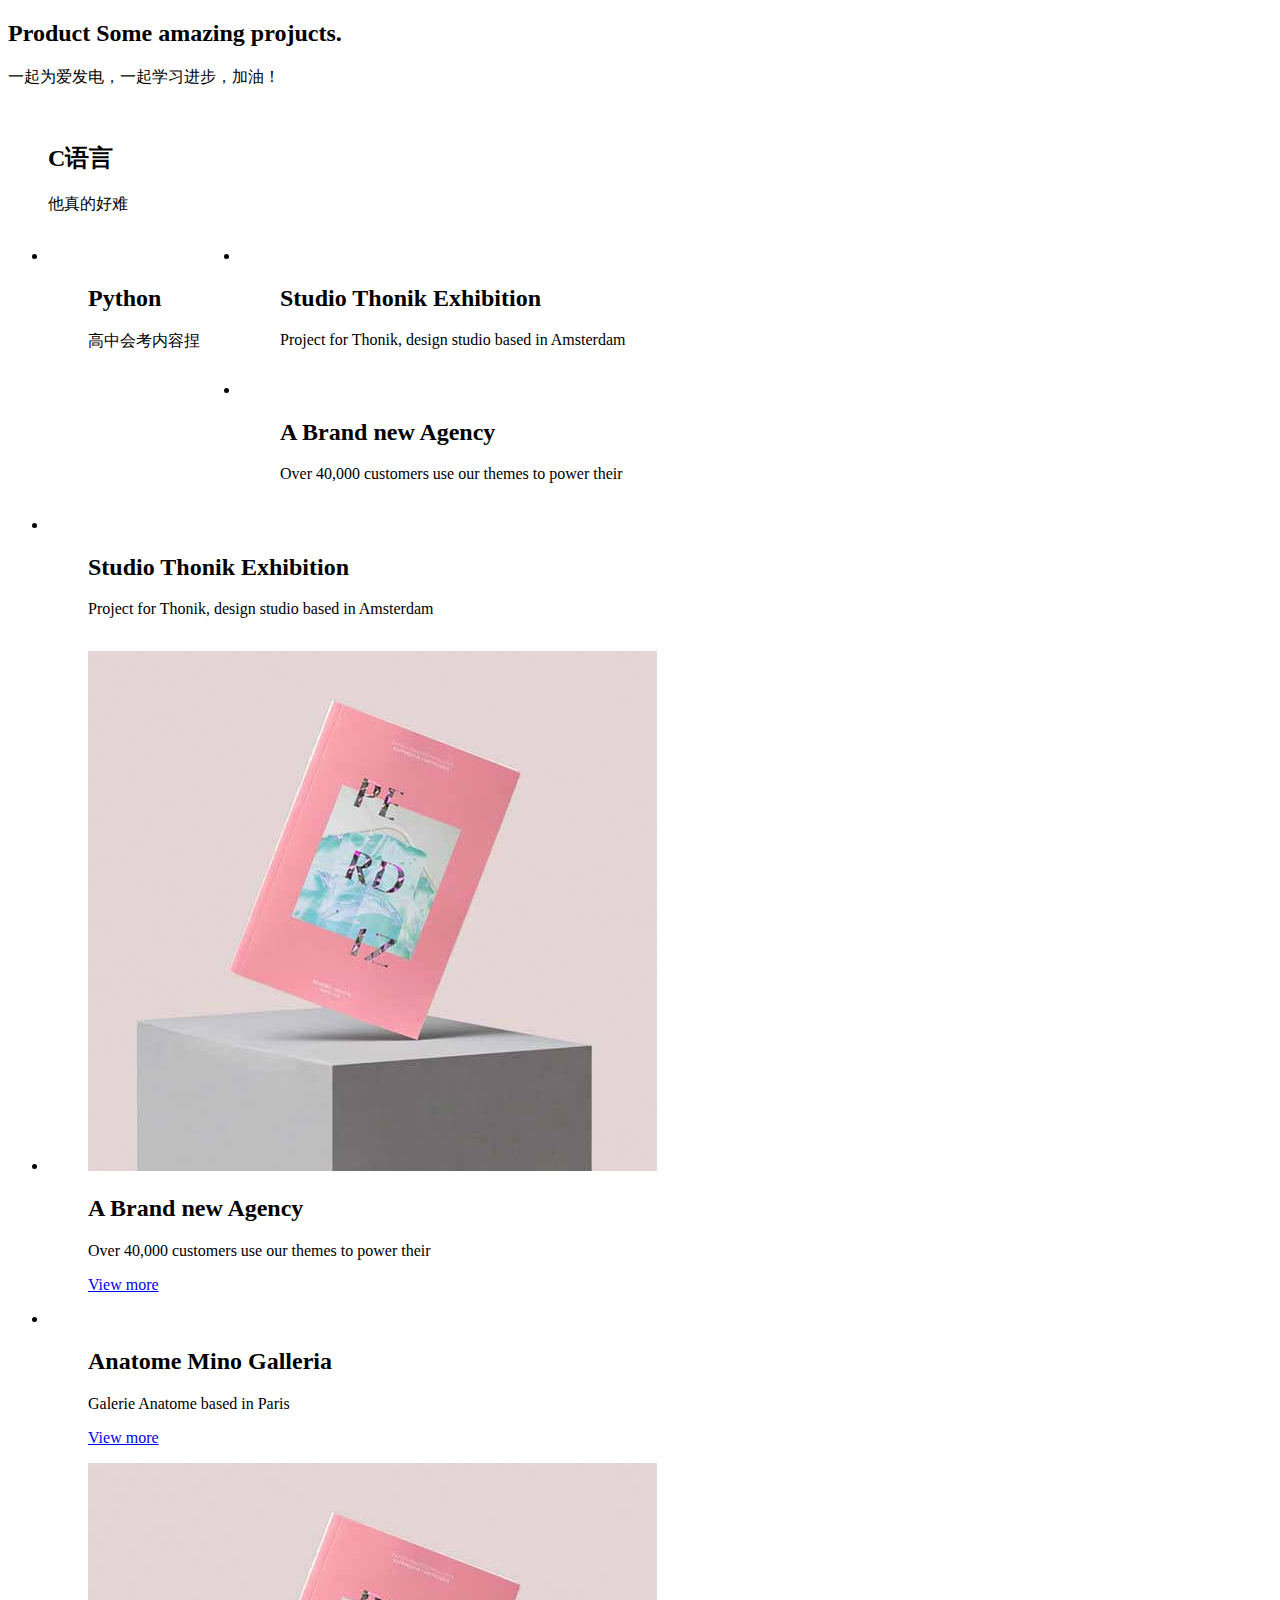
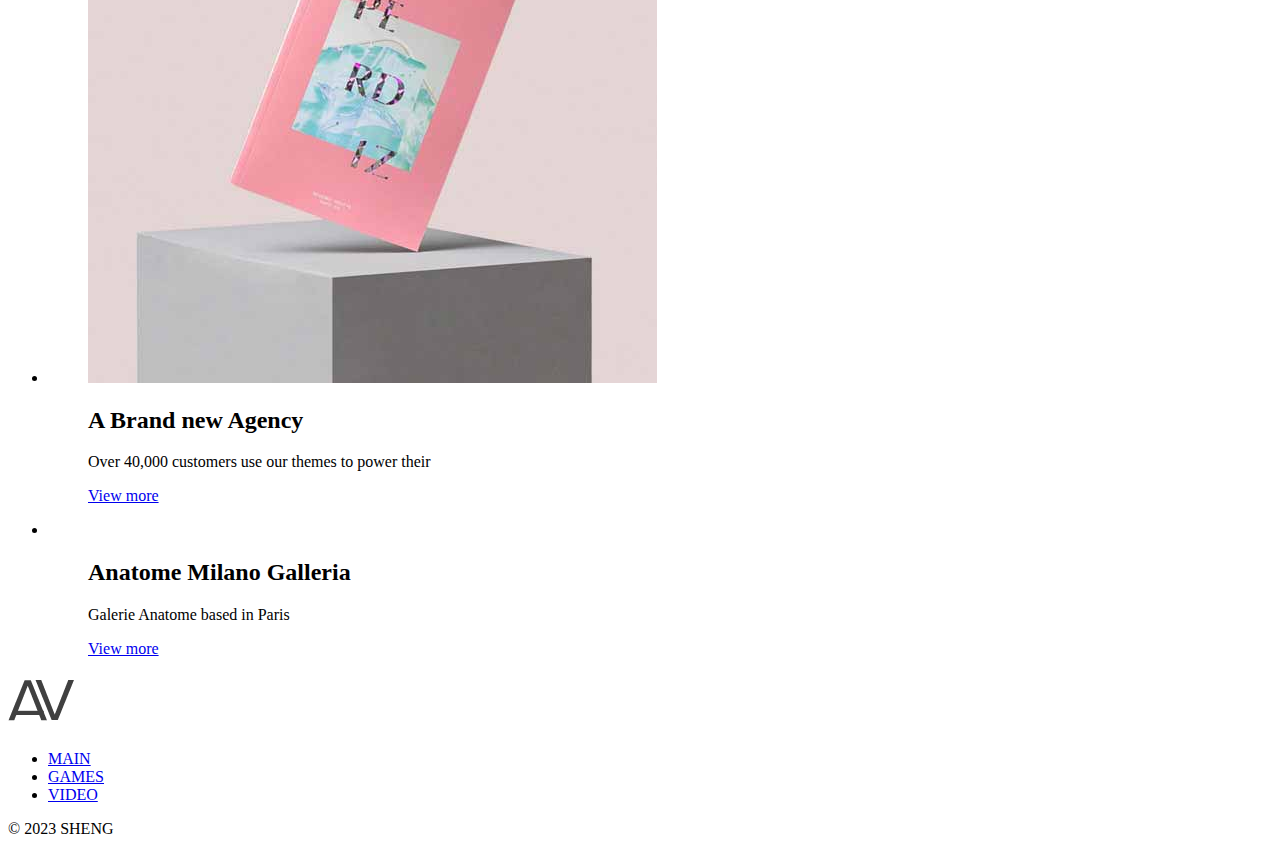
==== product/index.html @ b8b31a23 "Add files via upload" ====
<!DOCTYPE HTML>
<html>
<head>
<meta name="viewport" content="width=device-width, initial-scale=1, maximum-scale=1" />
<meta charset="utf-8">
<meta name="description" content="">
<meta name="author" content="">
<title>项目</title>
<link rel="shortcut icon" href="images/favicon.ico" type="image/x-icon">
<link href="css/style.css" rel="stylesheet" type="text/css">
<!-- style -->
<!-- bootstrap -->
<link href="css/bootstrap.min.css" rel="stylesheet" type="text/css">
<!-- responsive -->
<link href="css/responsive.css" rel="stylesheet" type="text/css">
<!-- font-awesome -->
<link rel="stylesheet" type="text/css" href="http://www.jq22.com/jquery/font-awesome.4.6.0.css">
<!-- font-awesome -->
<link href="css/effects/set2.css" rel="stylesheet" type="text/css">
<link href="css/effects/normalize.css" rel="stylesheet" type="text/css">
<link href="css/effects/component.css"  rel="stylesheet" type="text/css" >
</head>
<body>
<!-- main -->
<main role="main-home-wrapper" class="container">
  <div class="row">
    <section class="col-xs-12 col-sm-6 col-md-6 col-lg-6 ">
      <article role="pge-title-content">
        <header>
          <h2><span>Product</span> Some amazing projucts.</h2>
        </header>
        <p>一起为爱发电，一起学习进步，加油！</p>
      </article>
    </section>
    <section class="col-xs-12 col-sm-6 col-md-6 col-lg-6 grid">
    </section>
    <section class="col-xs-12 col-sm-6 col-md-6 col-lg-6 grid">
      <figure class="effect-oscar"> <img src="images/home-images/image-1.jpg" alt="" class="img-responsive"/>
        <figcaption>
          <h2>C语言  <span>  </span></h2>
          <p>他真的好难</p>
          <a href="#"></a></figcaption>
      </figure>
    </section>
    <div class="clearfix"></div>
    <section class="col-xs-12 col-sm-6 col-md-6 col-lg-6 grid">
      <ul class="grid-lod effect-2" id="grid">
        <li>
          <figure class="effect-oscar"> <img src="images/home-images/image-4.jpg" alt="" class="img-responsive"/>
            <figcaption>
              <h2><span>Python</span></h2>
              <p>高中会考内容捏</p>
              <a href="#"></a></figcaption>
          </figure>
        </li>
        <li>
          <figure class="effect-oscar"> <img src="images/home-images/image-2.jpg" alt="" class="img-responsive"/>
            <figcaption>
              <h2>Studio Thonik <span>Exhibition</span></h2>
              <p>Project for Thonik, design studio based in Amsterdam</p>
              <a href="#"></a></figcaption>
          </figure>
        </li>
        <li>
          <figure class="effect-oscar"> <img src="images/home-images/image-4.jpg" alt="" class="img-responsive"/>
            <figcaption>
              <h2>A Brand <span>new Agency</span></h2>
              <p>Over 40,000 customers use our themes to power their</p>
              <a href="#"></a></figcaption>
          </figure>
        </li>
        <li>
          <figure class="effect-oscar"> <img src="images/home-images/image-2.jpg" alt="" class="img-responsive"/>
            <figcaption>
              <h2>Studio Thonik <span>Exhibition</span></h2>
              <p>Project for Thonik, design studio based in Amsterdam</p>
              <a href="#"></a></figcaption>
          </figure>
        </li>
      </ul>
    </section>
    <section class="col-xs-12 col-sm-6 col-md-6 col-lg-6 grid">
      <ul class="grid-lod effect-2" id="grid">
        <li>
          <figure class="effect-oscar"> <img src="images/home-images/image-5.jpg" alt="" class="img-responsive"/>
            <figcaption>
              <h2>A Brand <span>new Agency</span></h2>
              <p>Over 40,000 customers use our themes to power their</p>
              <a href="works-details.html">View more</a> </figcaption>
          </figure>
        </li>
        <li>
          <figure class="effect-oscar"> <img src="images/home-images/image-3.jpg" alt="" class="img-responsive"/>
            <figcaption>
              <h2>Anatome Mino <span>Galleria</span></h2>
              <p>Galerie Anatome based in Paris</p>
              <a href="works-details.html">View more</a> </figcaption>
          </figure>
        </li>
        <li>
          <figure class="effect-oscar"> <img src="images/home-images/image-5.jpg" alt="" class="img-responsive"/>
            <figcaption>
              <h2>A Brand <span>new Agency</span></h2>
              <p>Over 40,000 customers use our themes to power their</p>
              <a href="works-details.html">View more</a> </figcaption>
          </figure>
        </li>
        <li>
          <figure class="effect-oscar"> <img src="images/home-images/image-3.jpg" alt="" class="img-responsive"/>
            <figcaption>
              <h2>Anatome Milano <span>Galleria</span></h2>
              <p>Galerie Anatome based in Paris</p>
              <a href="works-details.html">View more</a> </figcaption>
          </figure>
        </li>
      </ul>
    </section>
    <div class="clearfix"></div>
  </div>
</main>
<!-- main --> 
<!-- footer -->
<footer role="footer"> 
  <!-- logo -->
  <h1> <a href="index.html" title="avana LLC"><img src="images/logo.png" title="avana LLC" alt="avana LLC"/></a> </h1>
  <!-- logo --> 
  <!-- nav -->
  <nav role="footer-nav">
    <ul>
      <li><a href="index.html" title="Work">MAIN</a></li>
      <li><a href="blog.html" title="Blog">GAMES</a></li>
      <li><a href="contact.html" title="Contact">VIDEO</a></li>
    </ul>
  </nav> 
  <p class="copy-right">&copy; 2023 SHENG</p>
</footer>
<script src="js/jquery.min.js" type="text/javascript"></script> 
<script src="js/nav.js" type="text/javascript"></script> 
<script src="js/custom.js" type="text/javascript"></script> 
<script src="js/bootstrap.min.js" type="text/javascript"></script> 
<script src="js/effects/masonry.pkgd.min.js"  type="text/javascript"></script> 
<script src="js/effects/imagesloaded.js"  type="text/javascript"></script> 
<script src="js/effects/classie.js"  type="text/javascript"></script> 
<script src="js/effects/AnimOnScroll.js"  type="text/javascript"></script> 
<script src="js/effects/modernizr.custom.js"></script> 
<script src="js/html5shiv.js" type="text/javascript"></script>
</body>
</html>
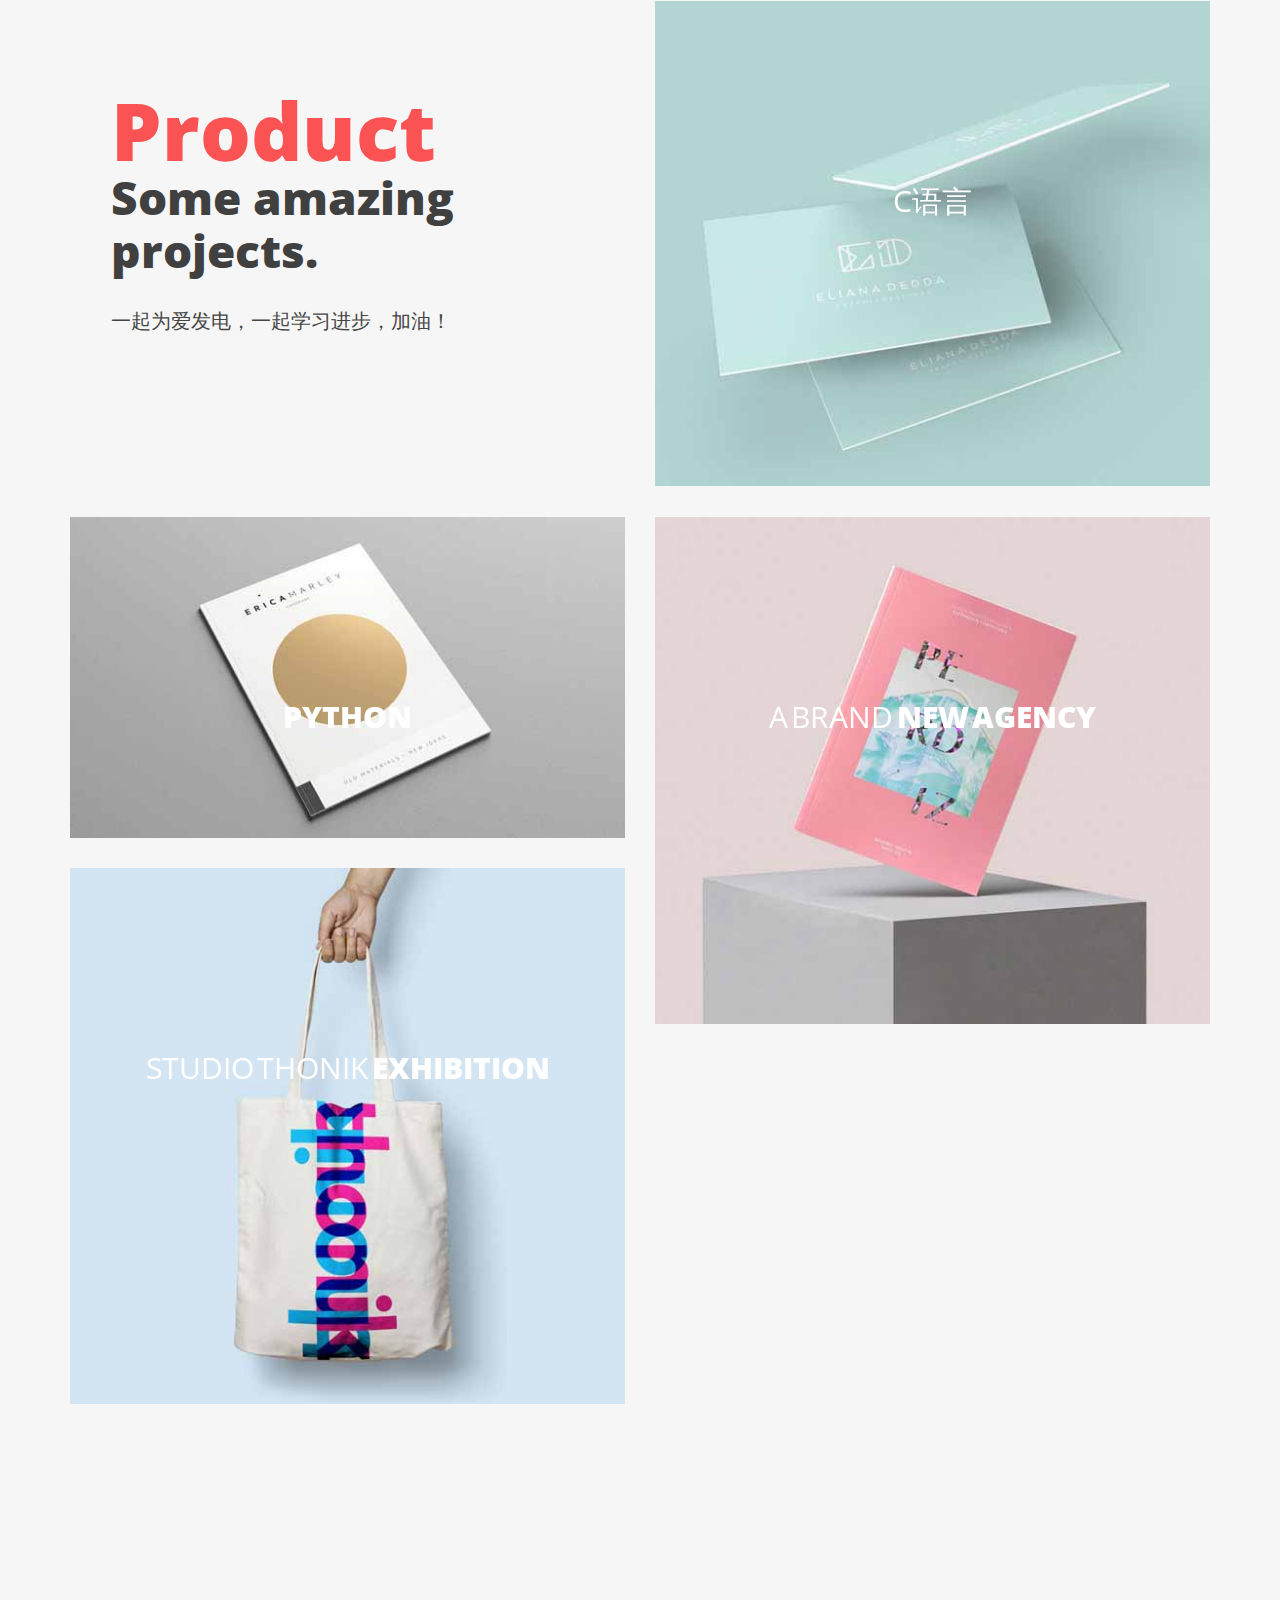
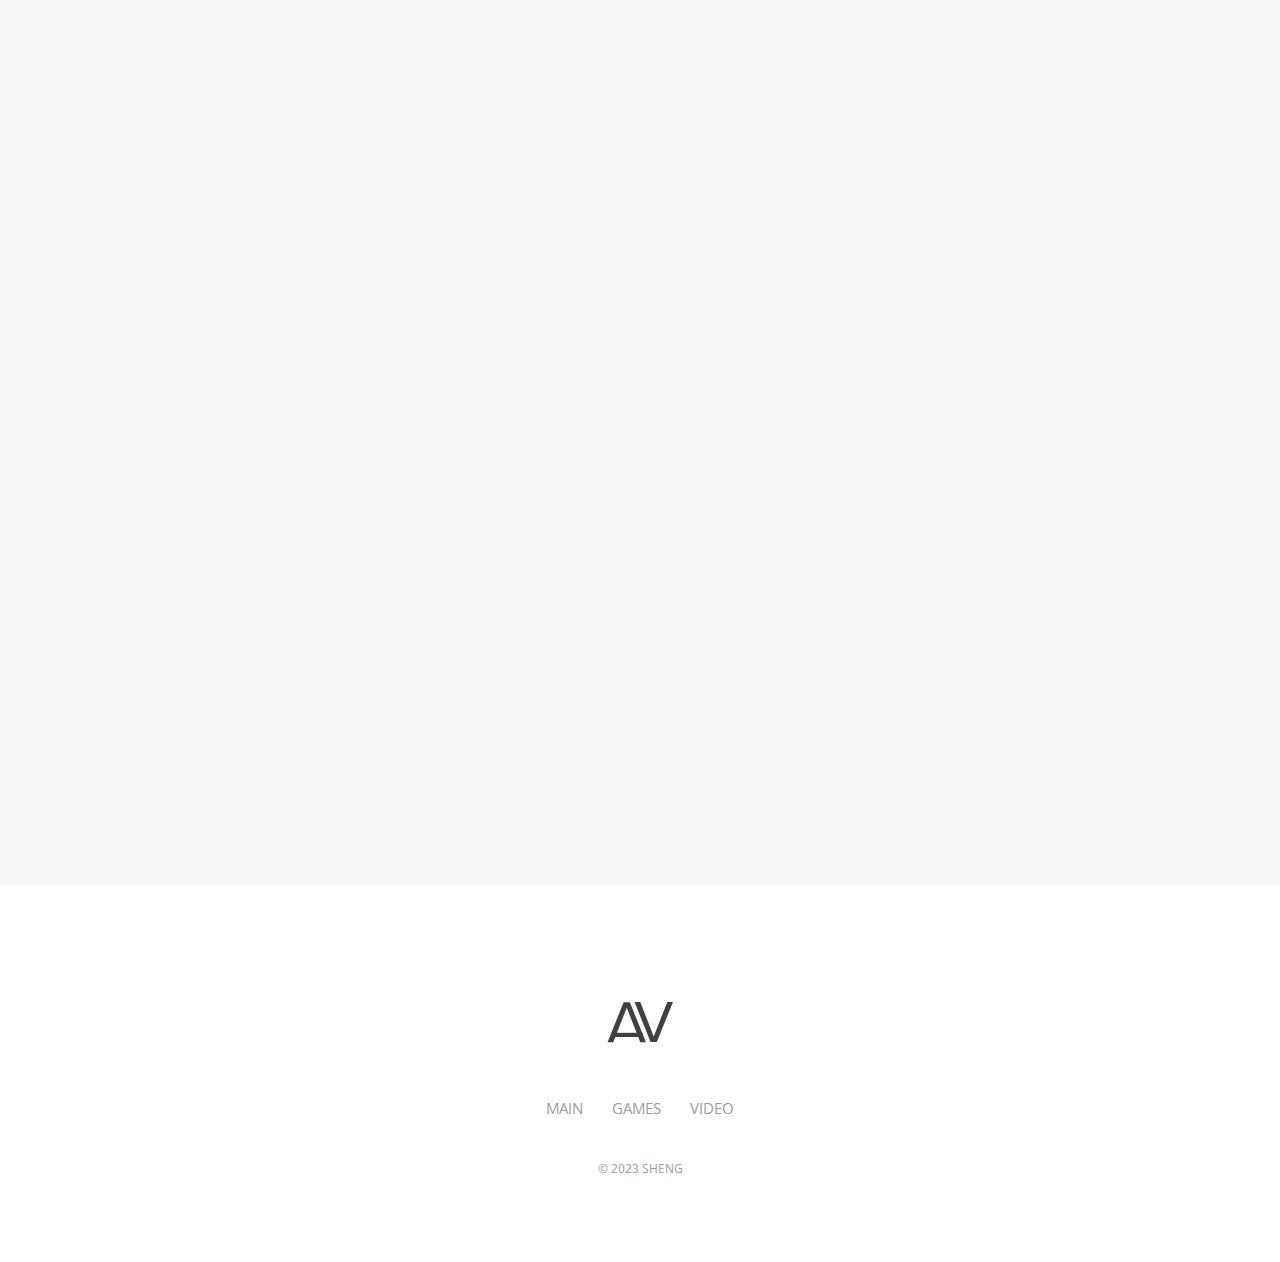
==== commit fec9acea: "Add files via upload" ====
--- a/product/index.html
+++ b/product/index.html
@@ -27,7 +27,7 @@
     <section class="col-xs-12 col-sm-6 col-md-6 col-lg-6 ">
       <article role="pge-title-content">
         <header>
-          <h2><span>Product</span> Some amazing projucts.</h2>
+          <h2><span>Product</span> Some amazing projects.</h2>
         </header>
         <p>一起为爱发电，一起学习进步，加油！</p>
       </article>
--- a/product/css/style.css
+++ b/product/css/style.css
@@ -0,0 +1,702 @@
+/*
+
+	Theme Name: avana LLC
+
+	Template URI: 
+
+	Description: 
+
+	Author:
+
+	Author URI: 
+
+	License: 
+
+	License URI:
+
+	Version: 1.0
+
+	
+
+	1. Body style
+
+	2. Header
+
+	3. Main
+
+	4. Footer
+
+	5. About
+
+	
+
+*/
+
+@import url(https://fonts.googleapis.com/css?family=Open+Sans:400,300,300italic,400italic,600,600italic,700,700italic,800,800italic);
+html {
+	-ms-text-size-adjust: 100%;
+	-webkit-text-size-adjust: 100%;
+}
+*, *:before, *:after {
+	-webkit-box-sizing: border-box;
+	-moz-box-sizing: border-box;
+	box-sizing: border-box;
+}
+input, textarea {
+	-webkit-appearance: none;
+	-webkit-border-radius: 0;
+}
+button, html input[type="button"],/* 1 */ input[type="reset"], input[type="submit"] {
+	-webkit-appearance: button;
+	cursor: pointer;
+ *overflow:visible;
+}
+body, img, .commentys-form input[type="text"], .commentys-form input[type="email"], .commentys-form input[type="url"], .commentys-form textarea {
+	transition: all .2s linear;
+	-o-transition: all .2s linear;
+	-moz-transition: all .2s linear;
+	-webkit-transition: all .2s linear;
+}
+html, body, div, span, object, iframe, h1, h2, h3, h4, h5, h6, p, blockquote, pre, abbr, address, cite, code, del, dfn, em, img, ins, kbd, q, samp, small, strong, sub, sup, var, b, i, dl, dt, dd, ol, ul, li, fieldset, form, label, legend, table, caption, tbody, tfoot, thead, tr, th, td, article, aside, canvas, details, figcaption, figure, footer, header, hgroup, menu, nav, section, summary, time, mark, audio, video, input, main {
+	-webkit-box-sizing: border-box;
+	-moz-box-sizing: border-box;
+	box-sizing: border-box;
+	margin: 0;
+	padding: 0;
+	vertical-align: baseline;
+	border: 0;
+	outline: 0;
+}
+article, aside, details, figcaption, figure, footer, header, hgroup, menu, nav, section, img, main {
+	display: block
+}
+audio, canvas, video {
+	display: inline-block;
+ *display:inline;
+ *zoom:1
+}
+blockquote:before, blockquote:after, q:before, q:after {
+	content: '';
+	content: none;
+}
+.clear {
+	clear: both;
+	line-height: 0;
+	height: 0;
+}
+a {
+	text-decoration: none;
+	outline: none;
+	color: #010101;
+	transition-delay: 0s;
+	transition-duration: 0.6s;
+	transition-property: all;
+	transition-timing-function: ease;
+}
+a:focus, img:focus, button:focus, .btn:focus {
+	outline: none;
+}
+
+::-moz-selection {
+background-color:#fb5353;
+color:#fff;
+text-shadow:none;
+}
+::selection {
+	background-color: #fb5353;
+	color: #fff;
+	text-shadow: none;
+}
+@font-face {
+	font-family: 'Open Sans', sans-serif;
+}
+/*===== Header ===*/
+
+header[role="header"] {
+	padding-top: 80px;
+	padding-bottom: 39px
+}
+header[role="header"] h1 {
+	padding: 0;
+	margin: 0
+}
+header[role="header"] h1 > a {
+	max-width: 66px;
+	display: block;
+	float: left
+}
+header[role="header"] nav {
+	padding-top: 10px;
+	transition-delay: 0s;
+	transition-duration: 0.6s;
+	transition-property: all;
+	transition-timing-function: ease;
+}
+header[role="header"] nav ul {
+	display: none;
+	position: fixed;
+	z-index: 60;
+	text-align: center;
+	width: 100%;
+	height: 100%;
+	top: 0;
+	left: 0;
+	right: 0;
+	background-color: rgba(255,255,255,0.8);
+	padding: 0;
+	margin: 0;
+	padding-top: 199px;
+}
+header[role="header"] nav ul > li {
+	font-weight: 800;
+	font-size: 42px;
+	display: block
+}
+header[role="header"] nav ul > li > a {
+	display: block;
+	line-height: 72px;
+	color: #404040
+}
+header[role="header"] nav ul > li:hover a, header[role="header"] nav ul > li.nav-active a {
+	text-decoration: none;
+	color: #fb5353
+}
+header[role="header"] nav #menu-button {
+	width: 31px;
+	font-size: 0;
+	float: right;
+	height: 19px;
+	position: relative;
+	z-index: 70;
+	-webkit-transform: rotate(0deg);
+	-moz-transform: rotate(0deg);
+	-o-transform: rotate(0deg);
+	transform: rotate(0deg);
+	-webkit-transition: .5s ease-in-out;
+	-moz-transition: .5s ease-in-out;
+	-o-transition: .5s ease-in-out;
+	transition: .5s ease-in-out;
+	cursor: pointer;
+}
+header[role="header"] nav #menu-button span {
+	display: block;
+	position: absolute;
+	z-index: 60;
+	height: 3px;
+	width: 100%;
+	background: #111111;
+	opacity: 1;
+	left: 0;
+	-webkit-transform: rotate(0deg);
+	-moz-transform: rotate(0deg);
+	-o-transform: rotate(0deg);
+	transform: rotate(0deg);
+	-webkit-transition: .25s ease-in-out;
+	-moz-transition: .25s ease-in-out;
+	-o-transition: .25s ease-in-out;
+	transition: .25s ease-in-out;
+}
+header[role="header"] nav #menu-button span {
+	background: #010101;
+}
+header[role="header"] nav #menu-button span:nth-child(1) {
+	top: 0px;
+}
+header[role="header"] nav #menu-button span:nth-child(2) {
+	top: 7px;
+}
+header[role="header"] nav #menu-button span:nth-child(3) {
+	top: 14px;
+}
+header[role="header"] nav #menu-button.open span:nth-child(1) {
+	top: 10px;
+	-webkit-transform: rotate(135deg);
+	-moz-transform: rotate(135deg);
+	-o-transform: rotate(135deg);
+	transform: rotate(135deg);
+}
+header[role="header"] nav #menu-button.open span:nth-child(2) {
+	opacity: 0;
+	left: -60px;
+}
+header[role="header"] nav #menu-button.open span:nth-child(3) {
+	top: 10px;
+	-webkit-transform: rotate(-135deg);
+	-moz-transform: rotate(-135deg);
+	-o-transform: rotate(-135deg);
+	transform: rotate(-135deg);
+}
+/*===== main ===*/
+
+main[role="main-home-wrapper"], main[role="main-inner-wrapper"] {
+	padding-bottom: 90px
+}
+main[role="main-home-wrapper"] article[role="pge-title-content"], main[role="main-inner-wrapper"] article[role="pge-title-content"] {
+	padding-left: 41px
+}
+main[role="main-home-wrapper"] article[role="pge-title-content"] header, main[role="main-inner-wrapper"] article[role="pge-title-content"] header {
+	padding-bottom: 19px;
+	padding-top: 83px
+}
+main[role="main-home-wrapper"] article[role="pge-title-content"] header h2, main[role="main-inner-wrapper"] article[role="pge-title-content"] header h2 {
+	font-size: 46px;
+	line-height: 53px;
+	color: #404040;
+	font-weight: 800
+}
+main[role="main-home-wrapper"] article[role="pge-title-content"] header h2 span, main[role="main-inner-wrapper"] article[role="pge-title-content"] header h2 span {
+	display: block;
+	font-size: 80px;
+	color: #fb5353;
+	padding-bottom: 15px
+}
+main[role="main-home-wrapper"] article[role="pge-title-content"] p, main[role="main-inner-wrapper"] article[role="pge-title-content"] p {
+	font-size: 20px;
+	line-height: 30px;
+	color: #454545
+}
+/*===== footer ===*/
+
+footer[role="footer"] {
+	background-color: #FFF;
+	padding-top: 100px;
+	padding-bottom: 77px
+}
+footer[role="footer"] > h1 a {
+	margin: 0 auto;
+	display: block;
+	max-width: 66px;
+}
+footer[role="footer"] nav {
+	padding-top: 37px;
+	padding-bottom: 43px
+}
+footer[role="footer"] nav > ul {
+	text-align: center;
+	padding: 0;
+	margin: 0
+}
+footer[role="footer"] nav > ul > li {
+	display: inline-block;
+	text-transform: uppercase;
+	font-size: 15px;
+	margin: 0 13px
+}
+footer[role="footer"] nav > ul > li > a {
+	color: #9d9d9d
+}
+footer[role="footer"] nav > ul > li:hover a {
+	text-decoration: none;
+	color: #fb5353
+}
+footer[role="footer"] ul[role="social-icons"] {
+	padding: 0;
+	margin: 0;
+	text-align: center;
+	padding-bottom: 40px;
+}
+footer[role="footer"] ul[role="social-icons"] > li {
+	display: inline-block;
+	margin: 0 6.5px
+}
+footer[role="footer"] ul[role="social-icons"] > li > a {
+	display: block;
+	width: 42px;
+	height: 42px;
+	background-color: #bbbbbb;
+	color: #FFF;
+	line-height: 42px;
+	font-size: 20px;
+	border-radius: 100%;
+	text-align: center
+}
+footer[role="footer"] ul[role="social-icons"] > li:hover a {
+	background-color: #fb5353
+}
+footer[role="footer"] .copy-right {
+	text-align: center;
+	display: block;
+	font-size: 12px;
+	line-height: 13px;
+	color: #9c9c9c
+}
+/*===== About ===*/
+
+main[role="main-inner-wrapper"] .about-content {
+	background-color: #fb5353;
+	padding-top: 57px;
+	padding-left: 70px;
+	padding-right: 67px;
+	padding-bottom: 58px
+}
+main[role="main-inner-wrapper"] .about-content p {
+	font-size: 17px;
+	line-height: 30px;
+	color: #FFF;
+	padding-bottom: 20px
+}
+main[role="main-inner-wrapper"] .thumbnails-pan {
+	padding-top: 30px
+}
+main[role="main-inner-wrapper"] .thumbnails-pan section figure {
+	background-color: #FFF;
+	position: relative;
+	overflow: hidden;
+	cursor: pointer
+}
+main[role="main-inner-wrapper"] .thumbnails-pan section figure, main[role="main-inner-wrapper"] .thumbnails-pan section figure, img, main[role="main-inner-wrapper"] .thumbnails-pan section figure figcaption, section.blog-content figure, section.blog-content figure img, section.blog-content article {
+	transition-delay: 0s;
+	transition-duration: 0.6s;
+	transition-property: all;
+	transition-timing-function: ease;
+}
+main[role="main-inner-wrapper"] .thumbnails-pan section figure figcaption {
+	position: absolute;
+	bottom: -50%;
+	left: 0;
+	right: 0;
+	background-color: #fb5353;
+	margin: 0 69px;
+	text-align: center;
+	color: #FFF;
+	padding-top: 16px;
+	padding-bottom: 27px
+}
+main[role="main-inner-wrapper"] .thumbnails-pan section figure figcaption h3 {
+	font-size: 21px;
+	line-height: 22px;
+	font-weight: 300
+}
+main[role="main-inner-wrapper"] .thumbnails-pan section figure figcaption h5 {
+	text-transform: uppercase;
+	font-size: 13px;
+	line-height: 14px;
+	font-weight: bold
+}
+main[role="main-inner-wrapper"] .thumbnails-pan section figure:hover, section.blog-content:hover article {
+	background-color: #fb5353;
+	color: #FFF
+}
+main[role="main-inner-wrapper"] .thumbnails-pan section figure:hover img, section.blog-content:hover figure img {
+	-webkit-transform: scale3d(1.08, 1.08, 2);
+	transform: scale3d(1.08, 1.08, 2);
+	opacity: 0.5
+}
+main[role="main-inner-wrapper"] .thumbnails-pan section figure:hover figcaption {
+	bottom: 0;
+}
+/*===== Blog ===*/
+
+article[role="pge-title-content"].blog-header {
+	padding-bottom: 218px
+}
+section.blog-content {
+	margin-bottom: 29px
+}
+section.blog-content figure {
+	overflow: hidden;
+	position: relative;
+	background-color: rgba(255,255,255,0.4);
+	cursor: pointer
+}
+section.blog-content figure .post-date {
+	text-align: center;
+	color: #FFF;
+	font-weight: 800;
+	font-size: 14px;
+	line-height: 18px;
+	text-transform: uppercase;
+	display: block;
+	background-color: #fb5353;
+	width: 130px;
+	height: 130px;
+	position: absolute;
+	left: 0;
+	top: 0;
+	padding-top: 41px;
+	z-index: 50
+}
+section.blog-content figure .post-date span {
+	font-size: 50px;
+	line-height: 35px;
+	display: block
+}
+section.blog-content article {
+	font-size: 21px;
+	line-height: 30px;
+	color: #FFF;
+	font-weight: 800;
+	color: #343434;
+	padding-left: 42px;
+	padding-top: 33px;
+	padding-bottom: 31px;
+}
+section.blog-content:hover figure img {
+	opacity: 0.5
+}
+/*===== Contact ===*/
+
+article[role="pge-title-content"].contact-header {
+	padding-bottom: 218px
+}
+article[role="pge-title-content"].contact-header p a {
+	color: #343434;
+	padding-right: 34px
+}
+article[role="pge-title-content"].contact-header p a:hover {
+	color: #fb5353;
+	text-decoration: none
+}
+.demo-wrapper {
+	width: 100%;
+	margin: 0 auto;
+	height: 499px;
+}
+#surabaya {
+	width: 100%;
+	height: 100%;
+}
+.error_message {
+	color: #e84d49
+}
+#success_page h3, #success_page p {
+	color: #60ca6f
+}
+.contat-from-wrapper {
+	padding: 0 69px;
+	margin-top: 108px
+}
+.contat-from-wrapper input[type="text"], .contat-from-wrapper input[type="email"], .contat-from-wrapper textarea {
+	width: 100%;
+	display: block;
+	outline: none;
+	border-bottom: 1px solid #bbbbbb;
+	background-color: inherit;
+	color: #404040;
+	font-size: 21px;
+	line-height: 23px;
+	padding-bottom: 24px
+}
+.contat-from-wrapper input[type="text"]:focus, .contat-from-wrapper input[type="email"]:focus, .contat-from-wrapper textarea:focus {
+	border-bottom-color: #9f9e9e
+}
+ .contat-from-wrapper form ::-webkit-input-placeholder {
+color:#404040;
+}
+ .contat-from-wrapper form ::-moz-placeholder {
+color:#404040;
+} /* firefox 19+ */
+ .contat-from-wrapper form :-ms-input-placeholder {
+color:#404040;
+} /* ie */
+ .contat-from-wrapper form input:-moz-placeholder {
+color:#404040;
+}
+.contat-from-wrapper textarea {
+	border-bottom: 1px solid #bbbbbb;
+	border-left: none;
+	border-right: none;
+	border-top: none;
+	height: 77px;
+	margin-top: 56px
+}
+.contat-from-wrapper input[type="submit"] {
+	display: block;
+	border: none;
+	outline: none;
+	width: 200px;
+	line-height: 60px;
+	text-transform: uppercase;
+	font-size: 21px;
+	color: #FFF;
+	font-weight: 800;
+	letter-spacing: 2px;
+	background-color: #e84d49;
+	margin: 41px auto;
+	margin-bottom: 0
+}
+.contat-from-wrapper input[type="submit"]:hover {
+	background-color: #f8524e
+}
+/*== Work Details ==*/
+
+.work-details, .blog-details {
+	padding: 0 69px;
+	margin-top: 73px
+}
+.work-details header h2 {
+	color: #343434;
+	font-size: 36px;
+	font-weight: 800
+}
+.work-details header a {
+	display: inline-block;
+	color: #fb5353;
+	font-size: 18px;
+	font-weight: 800;
+	padding-top: 3px
+}
+.work-details header a i {
+	color: #0d0d0d;
+	padding-left: 10px
+}
+.work-details header a:hover {
+	color: #0d0d0d;
+	text-decoration: none
+}
+.work-details header a:hover i {
+	color: #fb5353
+}
+.work-details p {
+	font-size: 16px;
+	color: #666666;
+	line-height: 30px;
+	margin-bottom: 20px;
+	font-weight: 300
+}
+.work-details p strong {
+	font-weight: 800
+}
+.work-images {
+	margin-top: 46px
+}
+.work-images li {
+	margin-bottom: 50px
+}
+/*== Blog Details ==*/
+
+.bog-header {
+	padding-bottom: 62px
+}
+.bog-header h3, .comments-pan h3, .commentys-form h4 {
+	color: #404040;
+	font-weight: 800;
+	padding-bottom: 24px;
+	display: block
+}
+.bog-header h3 span {
+	color: #fb5353
+}
+.bog-header h2 {
+	font-size: 36px;
+	font-weight: normal
+}
+.blog-details .enter-content {
+	margin-top: 62px
+}
+.blog-details .enter-content p {
+	font-size: 16px;
+	line-height: 30px;
+	font-weight: 300;
+	margin-bottom: 23px
+}
+.comments-pan {
+	border-top: 2px solid #dedede;
+	padding-top: 15px
+}
+.comments-pan h3 {
+	border-bottom: 2px solid #dedede;
+	padding-bottom: 34px;
+	margin-bottom: 52px
+}
+.comments-reply, .reply-pan {
+	padding: 0;
+	margin: 0;
+	list-style: none
+}
+.comments-reply li {
+	display: block;
+	border-bottom: 2px solid #dedede;
+	overflow: hidden;
+	padding-bottom: 51px;
+	margin-bottom: 39px
+}
+.comments-reply li figure {
+	float: left;
+	width: 70px;
+	background-color: #000
+}
+.comments-reply li section {
+	float: left;
+	padding-left: 30px;
+	font-size: 16px;
+	line-height: 30px;
+	font-weight: 300;
+	color: #343434;
+	width: 92%;
+}
+.comments-reply li section .date-pan {
+	font-size: 14px;
+	line-height: 18px;
+	padding-bottom: 25px
+}
+.comments-reply li section h4 {
+	font-weight: 800;
+	color: #404040;
+	font-size: 21px;
+	margin-bottom: 6px;
+	margin-top: 0
+}
+.comments-reply li section h4 a {
+	font-size: 16px;
+	color: #fb5353;
+	font-weight: 400;
+	display: inline-block;
+	padding-left: 20px
+}
+.reply-pan {
+	clear: both;
+	display: block;
+	margin-left: 100px;
+	padding-top: 39px
+}
+.reply-pan li {
+	border-bottom: none;
+	border-top: 2px solid #dedede;
+	padding-bottom: 0;
+	margin-bottom: 0;
+	padding-top: 38px;
+}
+.commentys-form h4 {
+	font-size: 24px
+}
+.commentys-form form {
+	margin-top: 30px
+}
+.commentys-form input[type="text"], .commentys-form input[type="email"], .commentys-form input[type="url"], .commentys-form textarea {
+	font-size: 21px;
+	line-height: 22px;
+	color: #404040;
+	padding-bottom: 26px;
+	border-bottom: 2px solid #bbbbbb;
+	width: 100%;
+	display: block;
+	border-left: none;
+	border-right: none;
+	border-top: none;
+	background-color: transparent;
+	outline: none
+}
+.commentys-form textarea {
+	margin-top: 57px
+}
+.commentys-form input[type="text"]:focus, .commentys-form input[type="email"]:focus, .commentys-form input[type="url"]:focus, .commentys-form textarea:focus {
+	border-bottom-color: #000
+}
+.commentys-form input[type="button"] {
+	padding: 0 36px;
+	text-transform: uppercase;
+	display: inline-block;
+	font-size: 21px;
+	line-height: 60px;
+	color: #FFF;
+	font-weight: bold;
+	text-align: center;
+	border: none;
+	outline: none;
+	background-color: #fb5353;
+	margin-top: 50px
+}
+.commentys-form input[type="button"]:hover {
+	background-color: #ff5c5c
+}
--- a/product/css/responsive.css
+++ b/product/css/responsive.css
@@ -0,0 +1,202 @@
+
+/* md */
+
+@media (min-width: 992px) and (max-width: 1199px) {
+.comments-reply li section {
+	width: 88%
+}
+}
+
+/* sm */
+
+@media (min-width: 768px) and (max-width: 991px) {
+header[role="header"] {
+	padding: 8% 0;
+}
+header[role="header"] nav ul {
+	padding-top: 10%
+}
+main[role="main-home-wrapper"] article[role="pge-title-content"], main[role="main-inner-wrapper"] article[role="pge-title-content"] {
+	padding-left: 0
+}
+main[role="main-home-wrapper"] article[role="pge-title-content"] header, main[role="main-inner-wrapper"] article[role="pge-title-content"] header {
+	padding-top: 0
+}
+main[role="main-home-wrapper"] article[role="pge-title-content"] header h2, main[role="main-inner-wrapper"] article[role="pge-title-content"] header h2 {
+	font-size: 34px
+}
+main[role="main-home-wrapper"] article p br {
+	display: none
+}
+footer[role="footer"] {
+	padding: 30px 0
+}
+footer[role="footer"] nav {
+	padding: 15px 0
+}
+main[role="main-inner-wrapper"] .about-content {
+	padding: 5%
+}
+main[role="main-inner-wrapper"] .thumbnails-pan section figure figcaption {
+	margin: 0 10%
+}
+section.blog-content figure .post-date {
+	padding-top: 20px;
+	height: 100px;
+	width: 100px
+}
+article.contact-header[role="pge-title-content"] p a {
+	padding-right: 10px
+}
+.contat-from-wrapper {
+	margin-top: 10px;
+	padding: 0 15px
+}
+.grid-lod li {
+	width: 100% !important;
+	position: static !important;
+	display: inline-block
+}
+.grid-lod li img {
+	width: 100%
+}
+.work-details, .blog-details {
+	padding: 0;
+	margin-top: 0
+}
+.comments-reply li section {
+	width: 88%
+}
+}
+
+/* xs */
+
+@media (max-width: 767px) {
+header[role="header"] {
+	padding: 8% 0;
+}
+header[role="header"] nav ul {
+	padding-top: 10%
+}
+header[role="header"] nav ul > li {
+	font-size: 30px
+}
+header[role="header"] nav ul > li > a {
+	line-height: 55px
+}
+main[role="main-home-wrapper"] article[role="pge-title-content"], main[role="main-inner-wrapper"] article[role="pge-title-content"] {
+	padding-left: 0
+}
+main[role="main-home-wrapper"] article[role="pge-title-content"] header, main[role="main-inner-wrapper"] article[role="pge-title-content"] header {
+	padding-top: 10px
+}
+main[role="main-home-wrapper"] article[role="pge-title-content"] header h2, main[role="main-inner-wrapper"] article[role="pge-title-content"] header h2 {
+	font-size: 47px
+}
+main[role="main-home-wrapper"] article[role="pge-title-content"] header h2 span, main[role="main-inner-wrapper"] article[role="pge-title-content"] header h2 span {
+	font-size: 60px;
+}
+main[role="main-home-wrapper"] article {
+	padding-bottom: 30px
+}
+main[role="main-home-wrapper"] article p br {
+	display: none
+}
+footer[role="footer"] {
+	padding: 40px 0
+}
+footer[role="footer"] nav {
+	padding: 15px 0
+}
+main[role="main-inner-wrapper"] .about-content {
+	padding: 5%
+}
+main[role="main-inner-wrapper"] .thumbnails-pan section figure {
+	margin-bottom: 20px
+}
+article[role="pge-title-content"].blog-header, article[role="pge-title-content"].contact-header {
+	padding-bottom: 30px
+}
+section.blog-content figure .post-date {
+	padding-top: 20px;
+	height: 100px;
+	width: 100px
+}
+section.blog-content article {
+	padding: 2% 5%;
+	font-size: 18px;
+	line-height: 24px;
+	font-family: 'proxima_nova_cn_rgregular';
+}
+article.contact-header[role="pge-title-content"] p a {
+	font-size: 18px;
+	padding-right: 10px
+}
+.contat-from-wrapper {
+	margin-top: 10px;
+	padding: 0 15px
+}
+.contat-from-wrapper input[type="text"], .contat-from-wrapper input[type="email"] {
+	margin-bottom: 20px
+}
+.contat-from-wrapper textarea {
+	margin-top: 0
+}
+.work-details, .blog-details {
+	padding: 0;
+	margin-top: 0
+}
+.work-images {
+	margin-top: 0
+}
+.work-images li {
+	margin-bottom: 0;
+	width: 100%
+}
+.work-images li figcaption h2 {
+	font-size: 18px;
+}
+.grid-lod li {
+	width: 100% !important;
+	position: static !important
+}
+.bog-header h3, .comments-pan h3, .commentys-form h4 {
+	padding-bottom: 0
+}
+.bog-header h2 {
+	font-size: 18px;
+	line-height: 26px
+}
+.bog-header {
+	padding-bottom: 20px
+}
+.blog-details .enter-content {
+	margin-top: 10px
+}
+.blog-details .enter-content p, .comments-reply li section {
+	font-size: 14px;
+	line-height: 26px
+}
+.comments-pan h3 {
+	padding-bottom: 20px;
+	margin-top: 0
+}
+.comments-reply li section {
+	float: none;
+	width: auto;
+	padding-left: 0
+}
+.comments-reply li figure {
+	margin-right: 20px
+}
+.reply-pan {
+	margin-left: 20px
+}
+.commentys-form input[type="text"], .commentys-form input[type="email"], .commentys-form input[type="url"], .commentys-form textarea {
+	margin-bottom: 20px
+}
+.commentys-form textarea {
+	margin-top: 0;
+	margin-bottom: 0
+}
+}
--- a/product/css/effects/set2.css
+++ b/product/css/effects/set2.css
@@ -0,0 +1,207 @@
+.grid {
+	position: relative;
+	list-style: none;
+	overflow: hidden;
+	text-align: center;
+}
+/* Common style */
+
+.grid figure {
+	position: relative;
+	margin-bottom: 31px;
+	overflow: hidden;
+	min-width: 100%;
+	max-width: 100%;
+	width: 100%;
+	height: 100%;
+	min-height: 100%;
+	background: #3085a3;
+	text-align: center;
+	cursor: pointer;
+}
+.grid figure img {
+	position: relative;
+	display: block;
+	min-height: 100%;
+	max-width: 100%;
+	opacity: 0.8;
+}
+.grid figure figcaption {
+	padding: 0;
+	color: #fff;
+	text-transform: uppercase;
+	font-size: 1.25em;
+	-webkit-backface-visibility: hidden;
+	backface-visibility: hidden;
+	line-height: 100%;
+}
+.grid figure figcaption header a {
+}
+.grid figure figcaption::before,  .grid figure figcaption::after {
+	pointer-events: none;
+}
+.grid figure figcaption,  .grid figure figcaption > a {
+	position: absolute;
+	top: 0;
+	left: 0;
+	width: 100%;
+	height: 100%;
+}
+/* Anchor will cover the whole item by default */
+
+/* For some effects it will show as a button */
+
+.grid figure figcaption > a {
+	z-index: 1000;
+	text-indent: 200%;
+	white-space: nowrap;
+	font-size: 0;
+	opacity: 0;
+}
+.grid figure h2 {
+	word-spacing: -0.15em;
+	font-weight: 400;
+	color: #FFF;
+}
+.grid figure h2 span {
+	font-weight: 800;
+}
+.grid figure h2,  .grid figure p {
+	margin: 0;
+}
+.grid figure p {
+	letter-spacing: 1px;
+	font-size: 16px;
+	line-height: 22px;
+}
+/* Individual effects */
+
+
+
+
+/*---------------*/
+
+/***** Oscar *****/
+
+/*---------------*/
+
+
+
+figure.effect-oscar {
+	/*background: -webkit-linear-gradient(45deg, #22682a 0%, #9b4a1b 40%, #3a342a 100%);
+
+	background: linear-gradient(45deg, #22682a 0%,#9b4a1b 40%,#3a342a 100%);*/
+
+	background-color: #fb5353;
+}
+figure.effect-oscar img {
+	opacity: 1;
+	-webkit-transition: opacity 0.35s;
+	transition: opacity 0.35s;
+}
+figure.effect-oscar figcaption {
+	padding: 4em;
+	background-color: rgba(58,52,42,0);
+	-webkit-transition: background-color 0.35s;
+	transition: background-color 0.35s;
+}
+figure.effect-oscar figcaption::before {
+	position: absolute;
+	top: 30px;
+	right: 30px;
+	bottom: 30px;
+	left: 30px;
+	border: 1px solid #fff;
+	content: '';
+}
+figure.effect-oscar h2 {
+	font-weight: 400;
+	margin: 20% 0 10px 0;
+	-webkit-transition: -webkit-transform 0.35s;
+	transition: transform 0.35s;
+	-webkit-transform: translate3d(0, 100%, 0);
+	transform: translate3d(0, 100%, 0);
+}
+figure.effect-oscar h2 span {
+	font-weight: 800
+}
+figure.effect-oscar figcaption::before,  figure.effect-oscar p {
+	font-weight: 400;
+	opacity: 0;
+	-webkit-transition: opacity 0.35s, -webkit-transform 0.35s;
+	transition: opacity 0.35s, transform 0.35s;
+	-webkit-transform: scale(0);
+	transform: scale(0);
+}
+figure.effect-oscar:hover h2 {
+	-webkit-transform: translate3d(0, 0, 0);
+	transform: translate3d(0, 0, 0);
+}
+figure.effect-oscar:hover figcaption::before,  figure.effect-oscar:hover p {
+	opacity: 1;
+	-webkit-transform: scale(1);
+	transform: scale(1);
+}
+figure.effect-oscar:hover figcaption {
+	background-color: rgba(58,52,42,0);
+}
+figure.effect-oscar:hover img {
+	opacity: 0.4;
+}
+
+@media screen and (max-width: 50em) {
+.content {
+	padding: 0 10px;
+	text-align: center;
+}
+.grid figure {
+	display: inline-block;
+	float: none;
+	margin: 10px auto;
+	width: 100%;
+}
+}
+
+@media (min-width: 768px) and (max-width: 991px) {
+figure.effect-oscar figcaption::before {
+	left: 10px;
+	right: 10px;
+	top: 10px;
+	bottom: 10px;
+}
+figure.effect-oscar figcaption {
+	padding: 0em
+}
+figure.effect-oscar h2 {
+	font-size: 20px;
+}
+figure.effect-oscar p {
+	font-size: 13px;
+	padding: 2%;
+	display: block;
+	width: 90%;
+	margin: 0 auto;
+}
+}
+
+@media (max-width: 767px) {
+figure.effect-oscar figcaption::before {
+	left: 10px;
+	right: 10px;
+	top: 10px;
+	bottom: 10px;
+}
+figure.effect-oscar figcaption {
+	padding: 0em
+}
+figure.effect-oscar h2 {
+	font-size: 15px;
+}
+figure.effect-oscar p {
+	font-size: 13px;
+	padding: 2%;
+	display: block;
+	width: 90%;
+	margin: 0 auto;
+}
+}
--- a/product/css/effects/component.css
+++ b/product/css/effects/component.css
@@ -0,0 +1,282 @@
+.grid-lod {
+/*max-width: 69em;
+
+	list-style: none;
+
+	margin: 30px auto;
+
+	padding: 0;*/
+
+}
+.grid-lod li {
+	display: block;
+	/*	float: left;
+
+	padding: 7px;
+
+	width: 33%;*/
+
+	opacity: 0;
+}
+.grid-lod li.shown,  .no-js .grid-lod li,  .no-cssanimations .grid-lod li {
+	opacity: 1;
+}
+.grid-lod li a,  .grid-lod li img {
+	outline: none;
+	border: none;
+	display: block;
+	max-width: 100%;
+}
+/* Effect 1: opacity */
+
+.grid-lod.effect-1 li.animate {
+	-webkit-animation: fadeIn 0.65s ease forwards;
+	animation: fadeIn 0.65s ease forwards;
+}
+ @-webkit-keyframes fadeIn {
+ 0% {
+}
+ 100% {
+opacity: 1;
+}
+}
+ @keyframes fadeIn {
+ 0% {
+}
+ 100% {
+opacity: 1;
+}
+}
+/* Effect 2: Move Up */
+
+.grid-lod.effect-2 li.animate {
+	-webkit-transform: translateY(200px);
+	transform: translateY(200px);
+	-webkit-animation: moveUp 0.65s ease forwards;
+	animation: moveUp 0.65s ease forwards;
+}
+ @-webkit-keyframes moveUp {
+ 0% {
+}
+ 100% {
+-webkit-transform: translateY(0);
+opacity: 1;
+}
+}
+ @keyframes moveUp {
+ 0% {
+}
+ 100% {
+-webkit-transform: translateY(0);
+transform: translateY(0);
+opacity: 1;
+}
+}
+/* Effect 3: Scale up */
+
+.grid-lod.effect-3 li.animate {
+	-webkit-transform: scale(0.6);
+	transform: scale(0.6);
+	-webkit-animation: scaleUp 0.65s ease-in-out forwards;
+	animation: scaleUp 0.65s ease-in-out forwards;
+}
+ @-webkit-keyframes scaleUp {
+ 0% {
+}
+ 100% {
+-webkit-transform: scale(1);
+opacity: 1;
+}
+}
+ @keyframes scaleUp {
+ 0% {
+}
+ 100% {
+-webkit-transform: scale(1);
+transform: scale(1);
+opacity: 1;
+}
+}
+/* Effect 4: fall perspective */
+
+.grid-lod.effect-4 {
+	-webkit-perspective: 1300px;
+	perspective: 1300px;
+}
+.grid-lod.effect-4 li.animate {
+	-webkit-transform-style: preserve-3d;
+	transform-style: preserve-3d;
+	-webkit-transform: translateZ(400px) translateY(300px) rotateX(-90deg);
+	transform: translateZ(400px) translateY(300px) rotateX(-90deg);
+	-webkit-animation: fallPerspective .8s ease-in-out forwards;
+	animation: fallPerspective .8s ease-in-out forwards;
+}
+ @-webkit-keyframes fallPerspective {
+ 0% {
+}
+ 100% {
+-webkit-transform: translateZ(0px) translateY(0px) rotateX(0deg);
+opacity: 1;
+}
+}
+ @keyframes fallPerspective {
+ 0% {
+}
+ 100% {
+-webkit-transform: translateZ(0px) translateY(0px) rotateX(0deg);
+transform: translateZ(0px) translateY(0px) rotateX(0deg);
+opacity: 1;
+}
+}
+/* Effect 5: fly (based on http://lab.hakim.se/scroll-effects/ by @hakimel) */
+
+.grid-lod.effect-5 {
+	-webkit-perspective: 1300px;
+	perspective: 1300px;
+}
+.grid-lod.effect-5 li.animate {
+	-webkit-transform-style: preserve-3d;
+	transform-style: preserve-3d;
+	-webkit-transform-origin: 50% 50% -300px;
+	transform-origin: 50% 50% -300px;
+	-webkit-transform: rotateX(-180deg);
+	transform: rotateX(-180deg);
+	-webkit-animation: fly .8s ease-in-out forwards;
+	animation: fly .8s ease-in-out forwards;
+}
+ @-webkit-keyframes fly {
+ 0% {
+}
+ 100% {
+-webkit-transform: rotateX(0deg);
+opacity: 1;
+}
+}
+ @keyframes fly {
+ 0% {
+}
+ 100% {
+-webkit-transform: rotateX(0deg);
+transform: rotateX(0deg);
+opacity: 1;
+}
+}
+/* Effect 6: flip (based on http://lab.hakim.se/scroll-effects/ by @hakimel) */
+
+.grid-lod.effect-6 {
+	-webkit-perspective: 1300px;
+	perspective: 1300px;
+}
+.grid-lod.effect-6 li.animate {
+	-webkit-transform-style: preserve-3d;
+	transform-style: preserve-3d;
+	-webkit-transform-origin: 0% 0%;
+	transform-origin: 0% 0%;
+	-webkit-transform: rotateX(-80deg);
+	transform: rotateX(-80deg);
+	-webkit-animation: flip .8s ease-in-out forwards;
+	animation: flip .8s ease-in-out forwards;
+}
+ @-webkit-keyframes flip {
+ 0% {
+}
+ 100% {
+-webkit-transform: rotateX(0deg);
+opacity: 1;
+}
+}
+ @keyframes flip {
+ 0% {
+}
+ 100% {
+-webkit-transform: rotateX(0deg);
+transform: rotateX(0deg);
+opacity: 1;
+}
+}
+/* Effect 7: helix (based on http://lab.hakim.se/scroll-effects/ by @hakimel) */
+
+.grid-lod.effect-7 {
+	-webkit-perspective: 1300px;
+	perspective: 1300px;
+}
+.grid-lod.effect-7 li.animate {
+	-webkit-transform-style: preserve-3d;
+	transform-style: preserve-3d;
+	-webkit-transform: rotateY(-180deg);
+	transform: rotateY(-180deg);
+	-webkit-animation: helix .8s ease-in-out forwards;
+	animation: helix .8s ease-in-out forwards;
+}
+ @-webkit-keyframes helix {
+ 0% {
+}
+ 100% {
+-webkit-transform: rotateY(0deg);
+opacity: 1;
+}
+}
+ @keyframes helix {
+ 0% {
+}
+ 100% {
+-webkit-transform: rotateY(0deg);
+transform: rotateY(0deg);
+opacity: 1;
+}
+}
+/* Effect 8:  */
+
+.grid-lod.effect-8 {
+	-webkit-perspective: 1300px;
+	perspective: 1300px;
+}
+.grid-lod.effect-8 li.animate {
+	-webkit-transform-style: preserve-3d;
+	transform-style: preserve-3d;
+	-webkit-transform: scale(0.4);
+	transform: scale(0.4);
+	-webkit-animation: popUp .8s ease-in forwards;
+	animation: popUp .8s ease-in forwards;
+}
+ @-webkit-keyframes popUp {
+ 0% {
+}
+ 70% {
+-webkit-transform: scale(1.1);
+opacity: .8;
+-webkit-animation-timing-function: ease-out;
+}
+ 100% {
+-webkit-transform: scale(1);
+opacity: 1;
+}
+}
+ @keyframes popUp {
+ 0% {
+}
+ 70% {
+-webkit-transform: scale(1.1);
+transform: scale(1.1);
+opacity: .8;
+-webkit-animation-timing-function: ease-out;
+animation-timing-function: ease-out;
+}
+ 100% {
+-webkit-transform: scale(1);
+transform: scale(1);
+opacity: 1;
+}
+}
+
+@media screen and (max-width: 900px) {
+.grid-lod li {
+	width: 50%;
+}
+}
+
+@media screen and (max-width: 400px) {
+.grid-lod li {
+	width: 100%;
+}
+}
